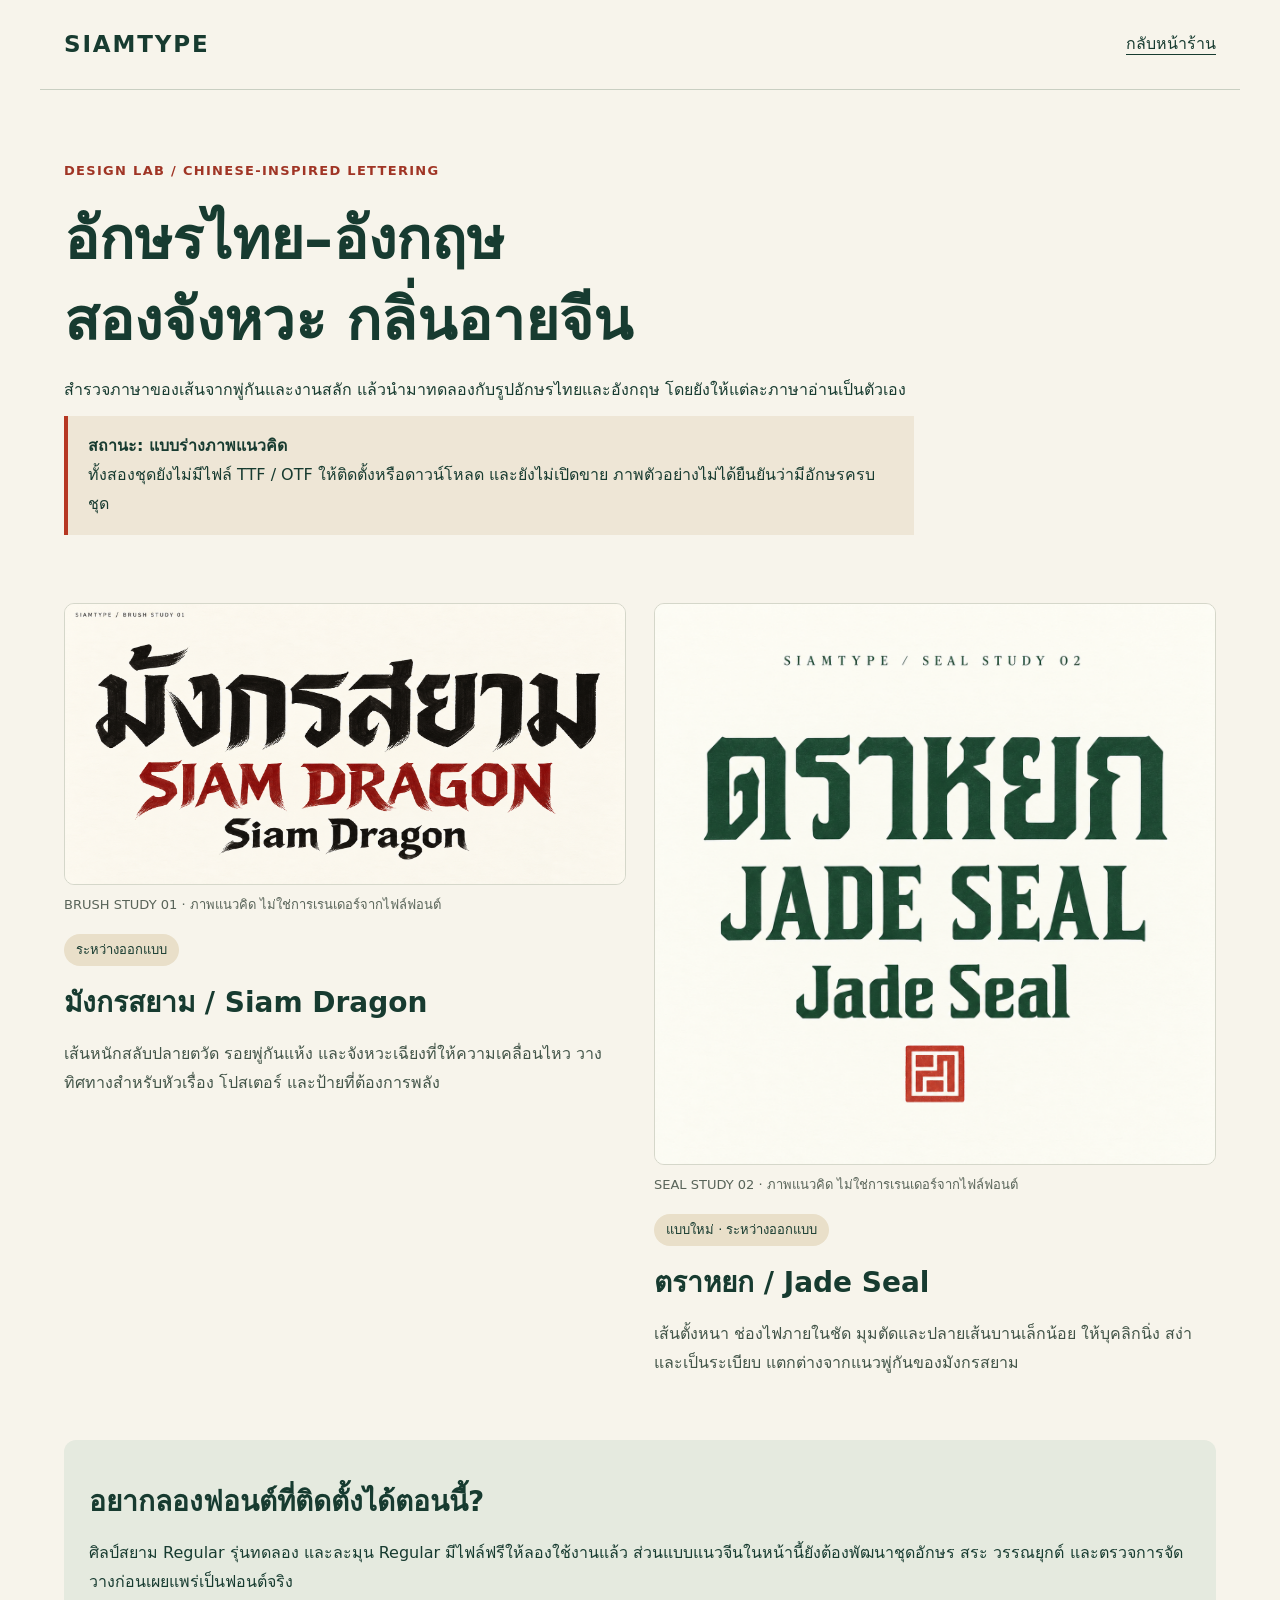
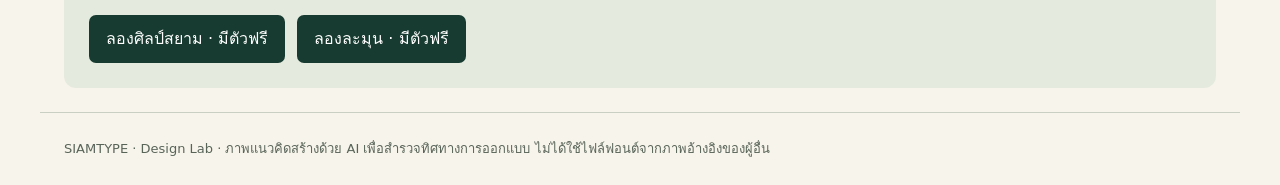
==== chinese-studies.html @ 0e95b352 "Publish Siam Dragon and new Jade Seal lettering concepts with clear development status" ====
<!doctype html>
<html lang="th">
<head>
<meta charset="utf-8">
<meta name="viewport" content="width=device-width,initial-scale=1">
<title>มังกรสยาม & ตราหยก — SIAMTYPE Design Lab</title>
<meta name="description" content="สำรวจแบบร่างตัวอักษรไทย–อังกฤษกลิ่นอายจีน: มังกรสยามแนวพู่กัน และตราหยกแนวงานสลัก โดย SIAMTYPE">
<style>
*{box-sizing:border-box}body{margin:0;background:#f7f4eb;color:#173b30;font-family:system-ui,sans-serif;line-height:1.8}header,main,footer{max-width:1200px;margin:auto;padding:24px}header{display:flex;justify-content:space-between;align-items:center;gap:16px;border-bottom:1px solid #c9cfc2}a{color:inherit;text-underline-offset:5px}a:focus-visible{outline:3px solid #b63722;outline-offset:5px}.brand{font-size:23px;font-weight:800;text-decoration:none;letter-spacing:.08em}.intro{padding:42px 0 28px;max-width:850px}.eyebrow{color:#a03525;letter-spacing:.1em;font-size:13px;font-weight:700}h1{font-size:clamp(32px,5vw,58px);line-height:1.4;margin:14px 0}h2{font-size:28px;margin:12px 0 0}p{margin:12px 0}.notice{padding:16px 20px;border-left:4px solid #b63722;background:#eee6d6}.grid{display:grid;grid-template-columns:repeat(2,minmax(0,1fr));gap:28px;margin:28px 0 50px}article{min-width:0}figure{margin:0}img{display:block;width:100%;height:auto;border:1px solid #d5d7ca;border-radius:10px}figcaption{font-size:13px;color:#596459;margin-top:8px}.state{display:inline-block;background:#e9dfc9;padding:4px 12px;border-radius:30px;font-size:13px;margin-top:18px}.detail{color:#425448}.ready{padding:25px;background:#e5eadf;border-radius:12px}.links{display:flex;flex-wrap:wrap;gap:12px;margin-top:18px}.links a{display:inline-block;background:#173b30;color:white;padding:10px 17px;border-radius:7px;text-decoration:none}footer{font-size:13px;color:#596459;border-top:1px solid #c9cfc2}@media(max-width:700px){.grid{grid-template-columns:1fr;gap:40px}header,main,footer{padding:20px}.intro{padding-top:28px}header>a:last-child{font-size:14px}}
</style>
</head>
<body>
<header><a class="brand" href="index.html">SIAMTYPE</a><a href="index.html">กลับหน้าร้าน</a></header>
<main>
<section class="intro"><span class="eyebrow">DESIGN LAB / CHINESE-INSPIRED LETTERING</span><h1>อักษรไทย–อังกฤษ<br>สองจังหวะ กลิ่นอายจีน</h1><p>สำรวจภาษาของเส้นจากพู่กันและงานสลัก แล้วนำมาทดลองกับรูปอักษรไทยและอังกฤษ โดยยังให้แต่ละภาษาอ่านเป็นตัวเอง</p><p class="notice"><strong>สถานะ: แบบร่างภาพแนวคิด</strong><br>ทั้งสองชุดยังไม่มีไฟล์ TTF / OTF ให้ติดตั้งหรือดาวน์โหลด และยังไม่เปิดขาย ภาพตัวอย่างไม่ได้ยืนยันว่ามีอักษรครบชุด</p></section>
<section class="grid" aria-label="แบบร่างตัวอักษรแนวจีน">
<article id="siam-dragon"><figure><a href="images/siam-dragon-concept.png" aria-label="เปิดภาพมังกรสยามขนาดเต็ม"><img src="images/siam-dragon-concept.png" alt="มังกรสยาม Siam Dragon: ตัวอย่างอักษรไทยและอังกฤษเส้นพู่กันดำและแดงบนพื้นสีงาช้าง"></a><figcaption>BRUSH STUDY 01 · ภาพแนวคิด ไม่ใช่การเรนเดอร์จากไฟล์ฟอนต์</figcaption></figure><span class="state">ระหว่างออกแบบ</span><h2>มังกรสยาม / Siam Dragon</h2><p class="detail">เส้นหนักสลับปลายตวัด รอยพู่กันแห้ง และจังหวะเฉียงที่ให้ความเคลื่อนไหว วางทิศทางสำหรับหัวเรื่อง โปสเตอร์ และป้ายที่ต้องการพลัง</p></article>
<article id="jade-seal"><figure><a href="images/jade-seal-concept.png" aria-label="เปิดภาพตราหยกขนาดเต็ม"><img src="images/jade-seal-concept.png" alt="ตราหยก JADE SEAL และ Jade Seal: ตัวอักษรสีเขียวหยกทรงเหลี่ยม ปลายเส้นคล้ายรอยสลัก" loading="lazy"></a><figcaption>SEAL STUDY 02 · ภาพแนวคิด ไม่ใช่การเรนเดอร์จากไฟล์ฟอนต์</figcaption></figure><span class="state">แบบใหม่ · ระหว่างออกแบบ</span><h2>ตราหยก / Jade Seal</h2><p class="detail">เส้นตั้งหนา ช่องไฟภายในชัด มุมตัดและปลายเส้นบานเล็กน้อย ให้บุคลิกนิ่ง สง่า และเป็นระเบียบ แตกต่างจากแนวพู่กันของมังกรสยาม</p></article>
</section>
<section class="ready"><h2>อยากลองฟอนต์ที่ติดตั้งได้ตอนนี้?</h2><p>ศิลป์สยาม Regular รุ่นทดลอง และละมุน Regular มีไฟล์ฟรีให้ลองใช้งานแล้ว ส่วนแบบแนวจีนในหน้านี้ยังต้องพัฒนาชุดอักษร สระ วรรณยุกต์ และตรวจการจัดวางก่อนเผยแพร่เป็นฟอนต์จริง</p><div class="links"><a href="silpsiam.html">ลองศิลป์สยาม · มีตัวฟรี</a><a href="lamun.html">ลองละมุน · มีตัวฟรี</a></div></section>
</main>
<footer>SIAMTYPE · Design Lab · ภาพแนวคิดสร้างด้วย AI เพื่อสำรวจทิศทางการออกแบบ ไม่ได้ใช้ไฟล์ฟอนต์จากภาพอ้างอิงของผู้อื่น</footer>
</body>
</html>
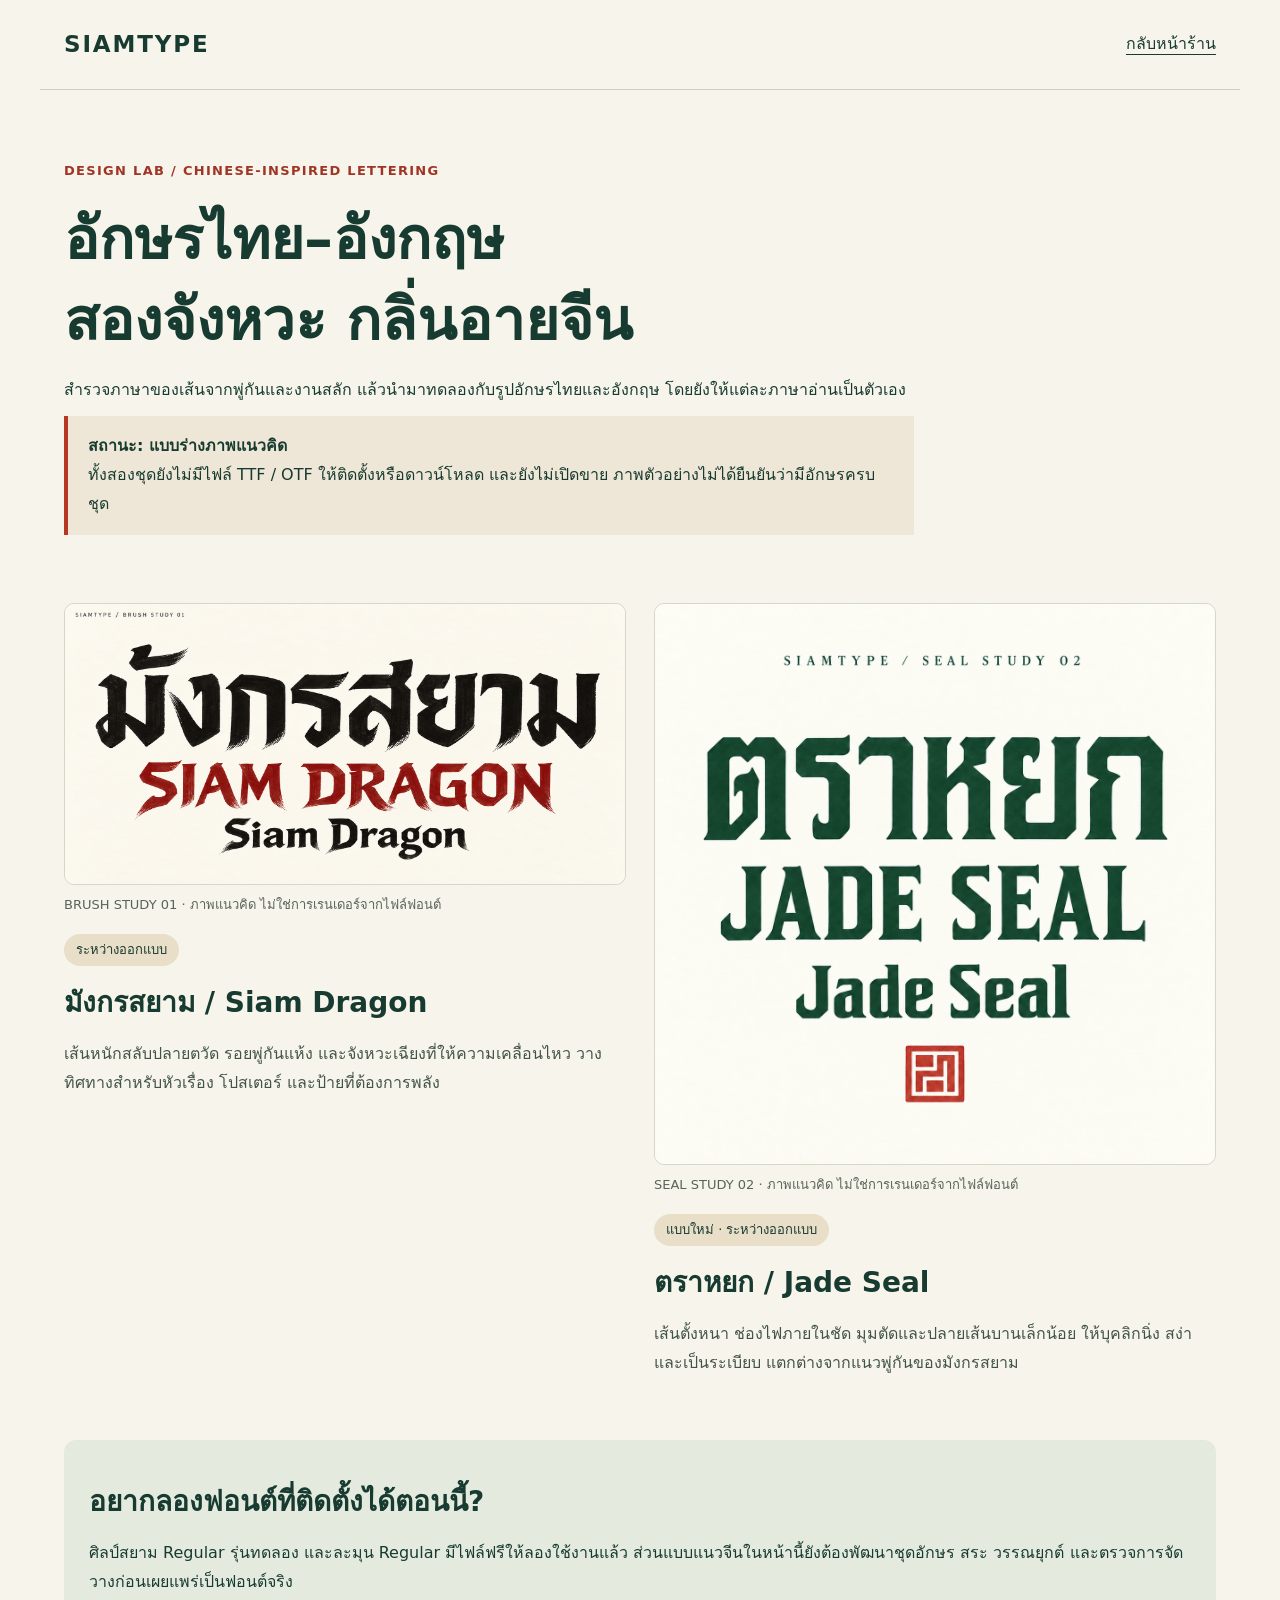
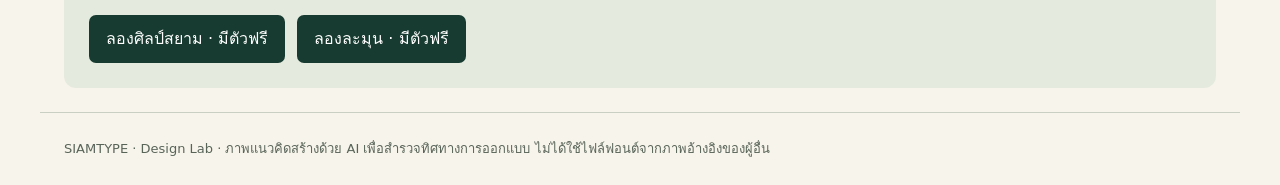
==== commit a9ecbfd1: "Correct Thai to-tao anatomy in Jade Seal lettering specimen" ====
--- a/chinese-studies.html
+++ b/chinese-studies.html
@@ -15,7 +15,7 @@
 <section class="intro"><span class="eyebrow">DESIGN LAB / CHINESE-INSPIRED LETTERING</span><h1>อักษรไทย–อังกฤษ<br>สองจังหวะ กลิ่นอายจีน</h1><p>สำรวจภาษาของเส้นจากพู่กันและงานสลัก แล้วนำมาทดลองกับรูปอักษรไทยและอังกฤษ โดยยังให้แต่ละภาษาอ่านเป็นตัวเอง</p><p class="notice"><strong>สถานะ: แบบร่างภาพแนวคิด</strong><br>ทั้งสองชุดยังไม่มีไฟล์ TTF / OTF ให้ติดตั้งหรือดาวน์โหลด และยังไม่เปิดขาย ภาพตัวอย่างไม่ได้ยืนยันว่ามีอักษรครบชุด</p></section>
 <section class="grid" aria-label="แบบร่างตัวอักษรแนวจีน">
 <article id="siam-dragon"><figure><a href="images/siam-dragon-concept.png" aria-label="เปิดภาพมังกรสยามขนาดเต็ม"><img src="images/siam-dragon-concept.png" alt="มังกรสยาม Siam Dragon: ตัวอย่างอักษรไทยและอังกฤษเส้นพู่กันดำและแดงบนพื้นสีงาช้าง"></a><figcaption>BRUSH STUDY 01 · ภาพแนวคิด ไม่ใช่การเรนเดอร์จากไฟล์ฟอนต์</figcaption></figure><span class="state">ระหว่างออกแบบ</span><h2>มังกรสยาม / Siam Dragon</h2><p class="detail">เส้นหนักสลับปลายตวัด รอยพู่กันแห้ง และจังหวะเฉียงที่ให้ความเคลื่อนไหว วางทิศทางสำหรับหัวเรื่อง โปสเตอร์ และป้ายที่ต้องการพลัง</p></article>
-<article id="jade-seal"><figure><a href="images/jade-seal-concept.png" aria-label="เปิดภาพตราหยกขนาดเต็ม"><img src="images/jade-seal-concept.png" alt="ตราหยก JADE SEAL และ Jade Seal: ตัวอักษรสีเขียวหยกทรงเหลี่ยม ปลายเส้นคล้ายรอยสลัก" loading="lazy"></a><figcaption>SEAL STUDY 02 · ภาพแนวคิด ไม่ใช่การเรนเดอร์จากไฟล์ฟอนต์</figcaption></figure><span class="state">แบบใหม่ · ระหว่างออกแบบ</span><h2>ตราหยก / Jade Seal</h2><p class="detail">เส้นตั้งหนา ช่องไฟภายในชัด มุมตัดและปลายเส้นบานเล็กน้อย ให้บุคลิกนิ่ง สง่า และเป็นระเบียบ แตกต่างจากแนวพู่กันของมังกรสยาม</p></article>
+<article id="jade-seal"><figure><a href="images/jade-seal-concept-v2.png" aria-label="เปิดภาพตราหยกขนาดเต็ม"><img src="images/jade-seal-concept-v2.png" alt="ตราหยก JADE SEAL และ Jade Seal: ตัวอักษรสีเขียวหยกทรงเหลี่ยม ปลายเส้นคล้ายรอยสลัก" loading="lazy"></a><figcaption>SEAL STUDY 02 · ภาพแนวคิด ไม่ใช่การเรนเดอร์จากไฟล์ฟอนต์</figcaption></figure><span class="state">แบบใหม่ · ระหว่างออกแบบ</span><h2>ตราหยก / Jade Seal</h2><p class="detail">เส้นตั้งหนา ช่องไฟภายในชัด มุมตัดและปลายเส้นบานเล็กน้อย ให้บุคลิกนิ่ง สง่า และเป็นระเบียบ แตกต่างจากแนวพู่กันของมังกรสยาม</p></article>
 </section>
 <section class="ready"><h2>อยากลองฟอนต์ที่ติดตั้งได้ตอนนี้?</h2><p>ศิลป์สยาม Regular รุ่นทดลอง และละมุน Regular มีไฟล์ฟรีให้ลองใช้งานแล้ว ส่วนแบบแนวจีนในหน้านี้ยังต้องพัฒนาชุดอักษร สระ วรรณยุกต์ และตรวจการจัดวางก่อนเผยแพร่เป็นฟอนต์จริง</p><div class="links"><a href="silpsiam.html">ลองศิลป์สยาม · มีตัวฟรี</a><a href="lamun.html">ลองละมุน · มีตัวฟรี</a></div></section>
 </main>
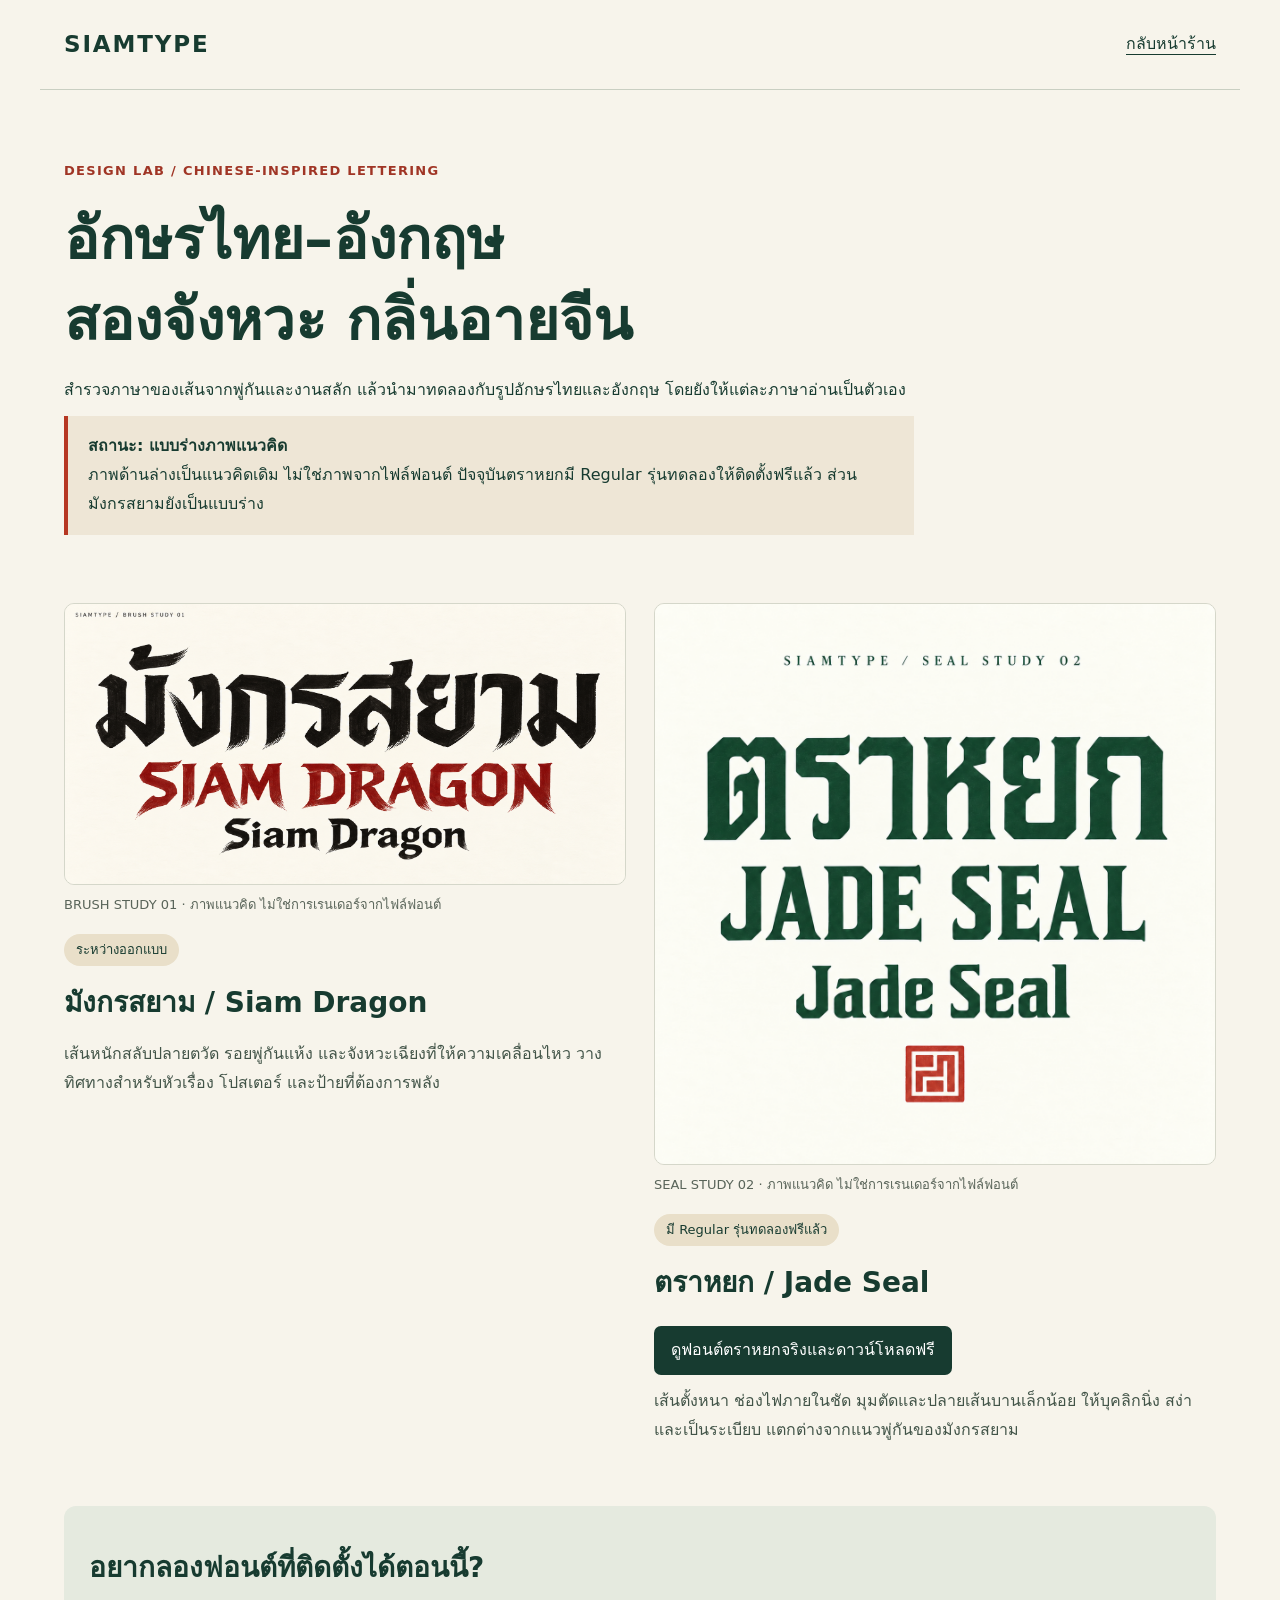
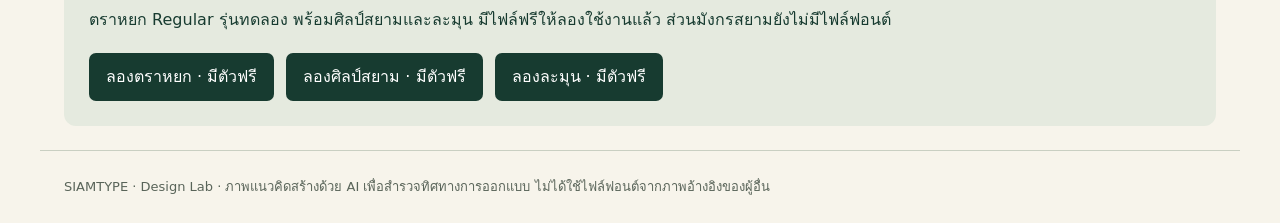
==== commit e0ef5d7e: "Release Jade Seal Regular free trial with Thai44 and true Latin lowercase, live tester and actual-fo" ====
--- a/chinese-studies.html
+++ b/chinese-studies.html
@@ -12,13 +12,14 @@
 <body>
 <header><a class="brand" href="index.html">SIAMTYPE</a><a href="index.html">กลับหน้าร้าน</a></header>
 <main>
-<section class="intro"><span class="eyebrow">DESIGN LAB / CHINESE-INSPIRED LETTERING</span><h1>อักษรไทย–อังกฤษ<br>สองจังหวะ กลิ่นอายจีน</h1><p>สำรวจภาษาของเส้นจากพู่กันและงานสลัก แล้วนำมาทดลองกับรูปอักษรไทยและอังกฤษ โดยยังให้แต่ละภาษาอ่านเป็นตัวเอง</p><p class="notice"><strong>สถานะ: แบบร่างภาพแนวคิด</strong><br>ทั้งสองชุดยังไม่มีไฟล์ TTF / OTF ให้ติดตั้งหรือดาวน์โหลด และยังไม่เปิดขาย ภาพตัวอย่างไม่ได้ยืนยันว่ามีอักษรครบชุด</p></section>
+<section class="intro"><span class="eyebrow">DESIGN LAB / CHINESE-INSPIRED LETTERING</span><h1>อักษรไทย–อังกฤษ<br>สองจังหวะ กลิ่นอายจีน</h1><p>สำรวจภาษาของเส้นจากพู่กันและงานสลัก แล้วนำมาทดลองกับรูปอักษรไทยและอังกฤษ โดยยังให้แต่ละภาษาอ่านเป็นตัวเอง</p><p class="notice"><strong>สถานะ: แบบร่างภาพแนวคิด</strong><br>ภาพด้านล่างเป็นแนวคิดเดิม ไม่ใช่ภาพจากไฟล์ฟอนต์ ปัจจุบันตราหยกมี Regular รุ่นทดลองให้ติดตั้งฟรีแล้ว ส่วนมังกรสยามยังเป็นแบบร่าง</p></section>
 <section class="grid" aria-label="แบบร่างตัวอักษรแนวจีน">
 <article id="siam-dragon"><figure><a href="images/siam-dragon-concept.png" aria-label="เปิดภาพมังกรสยามขนาดเต็ม"><img src="images/siam-dragon-concept.png" alt="มังกรสยาม Siam Dragon: ตัวอย่างอักษรไทยและอังกฤษเส้นพู่กันดำและแดงบนพื้นสีงาช้าง"></a><figcaption>BRUSH STUDY 01 · ภาพแนวคิด ไม่ใช่การเรนเดอร์จากไฟล์ฟอนต์</figcaption></figure><span class="state">ระหว่างออกแบบ</span><h2>มังกรสยาม / Siam Dragon</h2><p class="detail">เส้นหนักสลับปลายตวัด รอยพู่กันแห้ง และจังหวะเฉียงที่ให้ความเคลื่อนไหว วางทิศทางสำหรับหัวเรื่อง โปสเตอร์ และป้ายที่ต้องการพลัง</p></article>
-<article id="jade-seal"><figure><a href="images/jade-seal-concept-v2.png" aria-label="เปิดภาพตราหยกขนาดเต็ม"><img src="images/jade-seal-concept-v2.png" alt="ตราหยก JADE SEAL และ Jade Seal: ตัวอักษรสีเขียวหยกทรงเหลี่ยม ปลายเส้นคล้ายรอยสลัก" loading="lazy"></a><figcaption>SEAL STUDY 02 · ภาพแนวคิด ไม่ใช่การเรนเดอร์จากไฟล์ฟอนต์</figcaption></figure><span class="state">แบบใหม่ · ระหว่างออกแบบ</span><h2>ตราหยก / Jade Seal</h2><p class="detail">เส้นตั้งหนา ช่องไฟภายในชัด มุมตัดและปลายเส้นบานเล็กน้อย ให้บุคลิกนิ่ง สง่า และเป็นระเบียบ แตกต่างจากแนวพู่กันของมังกรสยาม</p></article>
+<article id="jade-seal"><figure><a href="images/jade-seal-concept-v2.png" aria-label="เปิดภาพตราหยกขนาดเต็ม"><img src="images/jade-seal-concept-v2.png" alt="ตราหยก JADE SEAL และ Jade Seal: ตัวอักษรสีเขียวหยกทรงเหลี่ยม ปลายเส้นคล้ายรอยสลัก" loading="lazy"></a><figcaption>SEAL STUDY 02 · ภาพแนวคิด ไม่ใช่การเรนเดอร์จากไฟล์ฟอนต์</figcaption></figure><span class="state">มี Regular รุ่นทดลองฟรีแล้ว</span><h2>ตราหยก / Jade Seal</h2><div class="links"><a href="jade-seal.html">ดูฟอนต์ตราหยกจริงและดาวน์โหลดฟรี</a></div><p class="detail">เส้นตั้งหนา ช่องไฟภายในชัด มุมตัดและปลายเส้นบานเล็กน้อย ให้บุคลิกนิ่ง สง่า และเป็นระเบียบ แตกต่างจากแนวพู่กันของมังกรสยาม</p></article>
 </section>
-<section class="ready"><h2>อยากลองฟอนต์ที่ติดตั้งได้ตอนนี้?</h2><p>ศิลป์สยาม Regular รุ่นทดลอง และละมุน Regular มีไฟล์ฟรีให้ลองใช้งานแล้ว ส่วนแบบแนวจีนในหน้านี้ยังต้องพัฒนาชุดอักษร สระ วรรณยุกต์ และตรวจการจัดวางก่อนเผยแพร่เป็นฟอนต์จริง</p><div class="links"><a href="silpsiam.html">ลองศิลป์สยาม · มีตัวฟรี</a><a href="lamun.html">ลองละมุน · มีตัวฟรี</a></div></section>
+<section class="ready"><h2>อยากลองฟอนต์ที่ติดตั้งได้ตอนนี้?</h2><p>ตราหยก Regular รุ่นทดลอง พร้อมศิลป์สยามและละมุน มีไฟล์ฟรีให้ลองใช้งานแล้ว ส่วนมังกรสยามยังไม่มีไฟล์ฟอนต์</p><div class="links"><a href="jade-seal.html">ลองตราหยก · มีตัวฟรี</a><a href="silpsiam.html">ลองศิลป์สยาม · มีตัวฟรี</a><a href="lamun.html">ลองละมุน · มีตัวฟรี</a></div></section>
 </main>
 <footer>SIAMTYPE · Design Lab · ภาพแนวคิดสร้างด้วย AI เพื่อสำรวจทิศทางการออกแบบ ไม่ได้ใช้ไฟล์ฟอนต์จากภาพอ้างอิงของผู้อื่น</footer>
 </body>
 </html>
+
